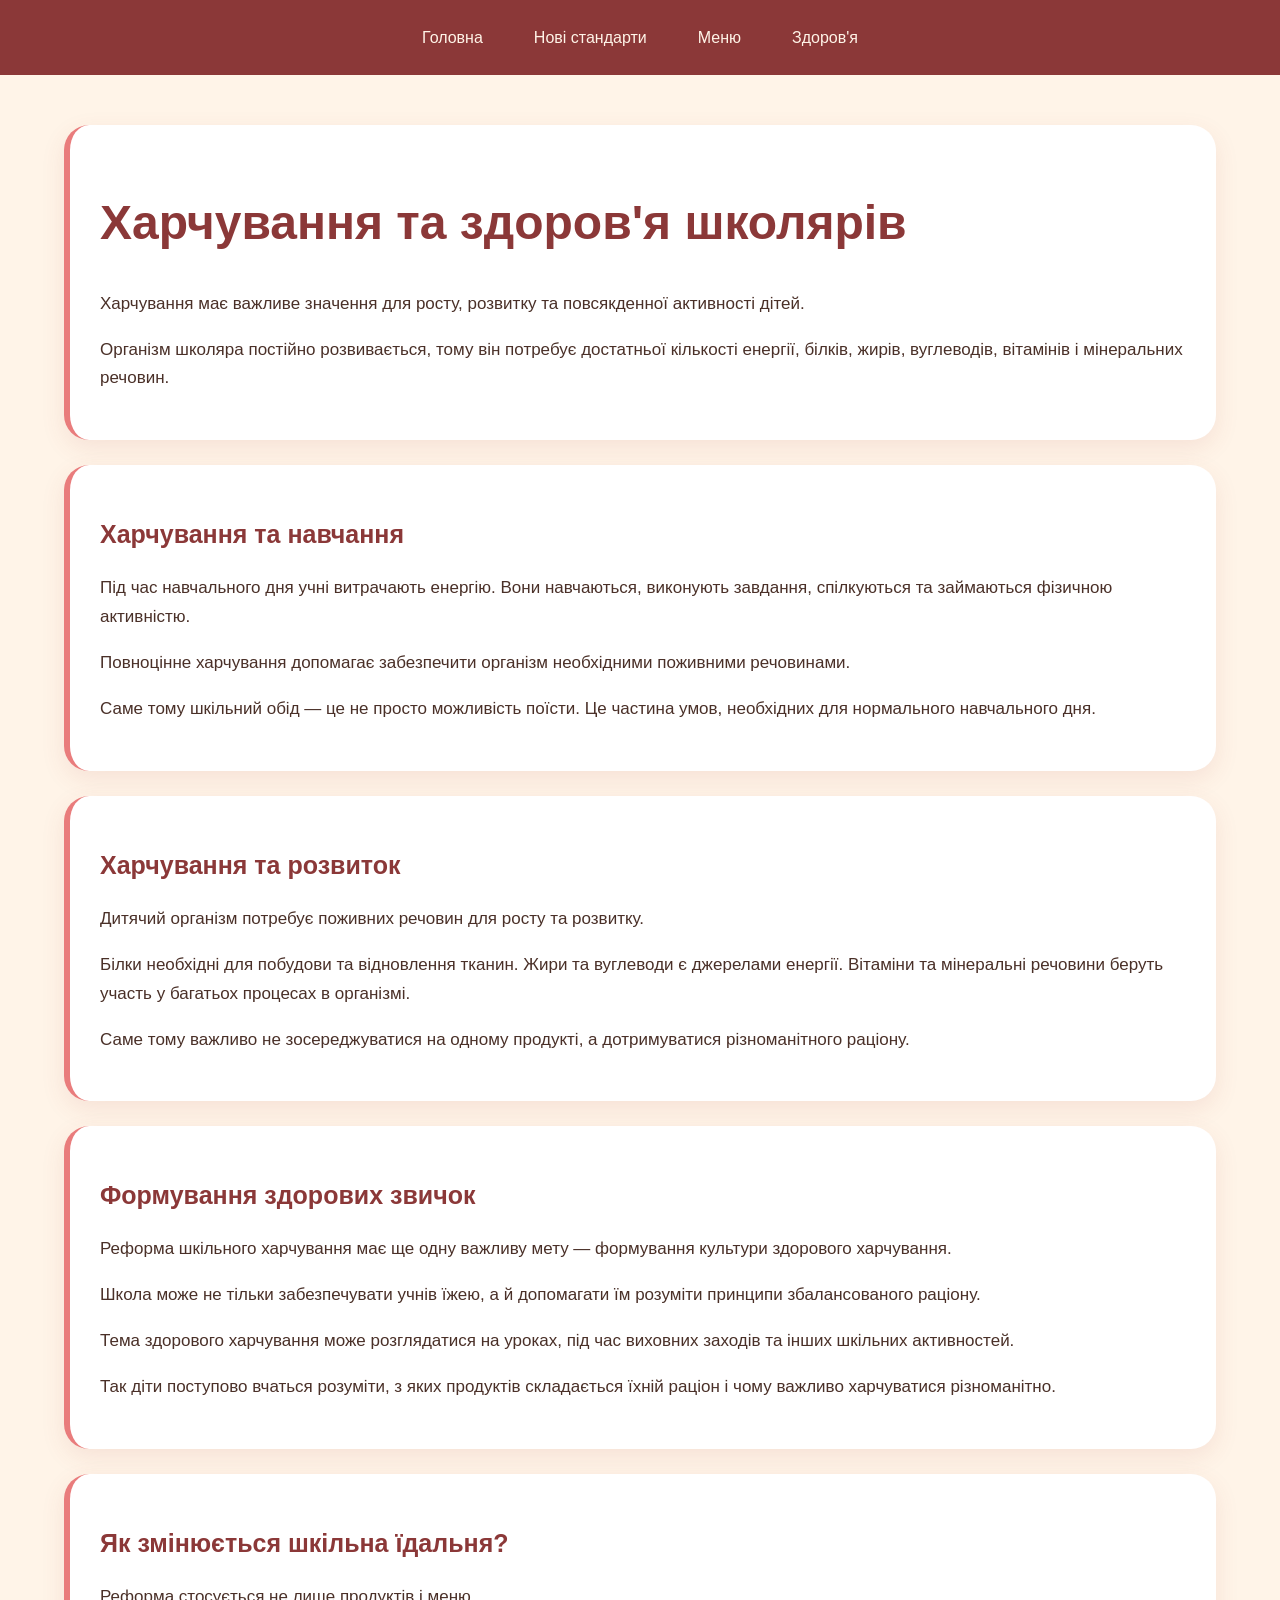
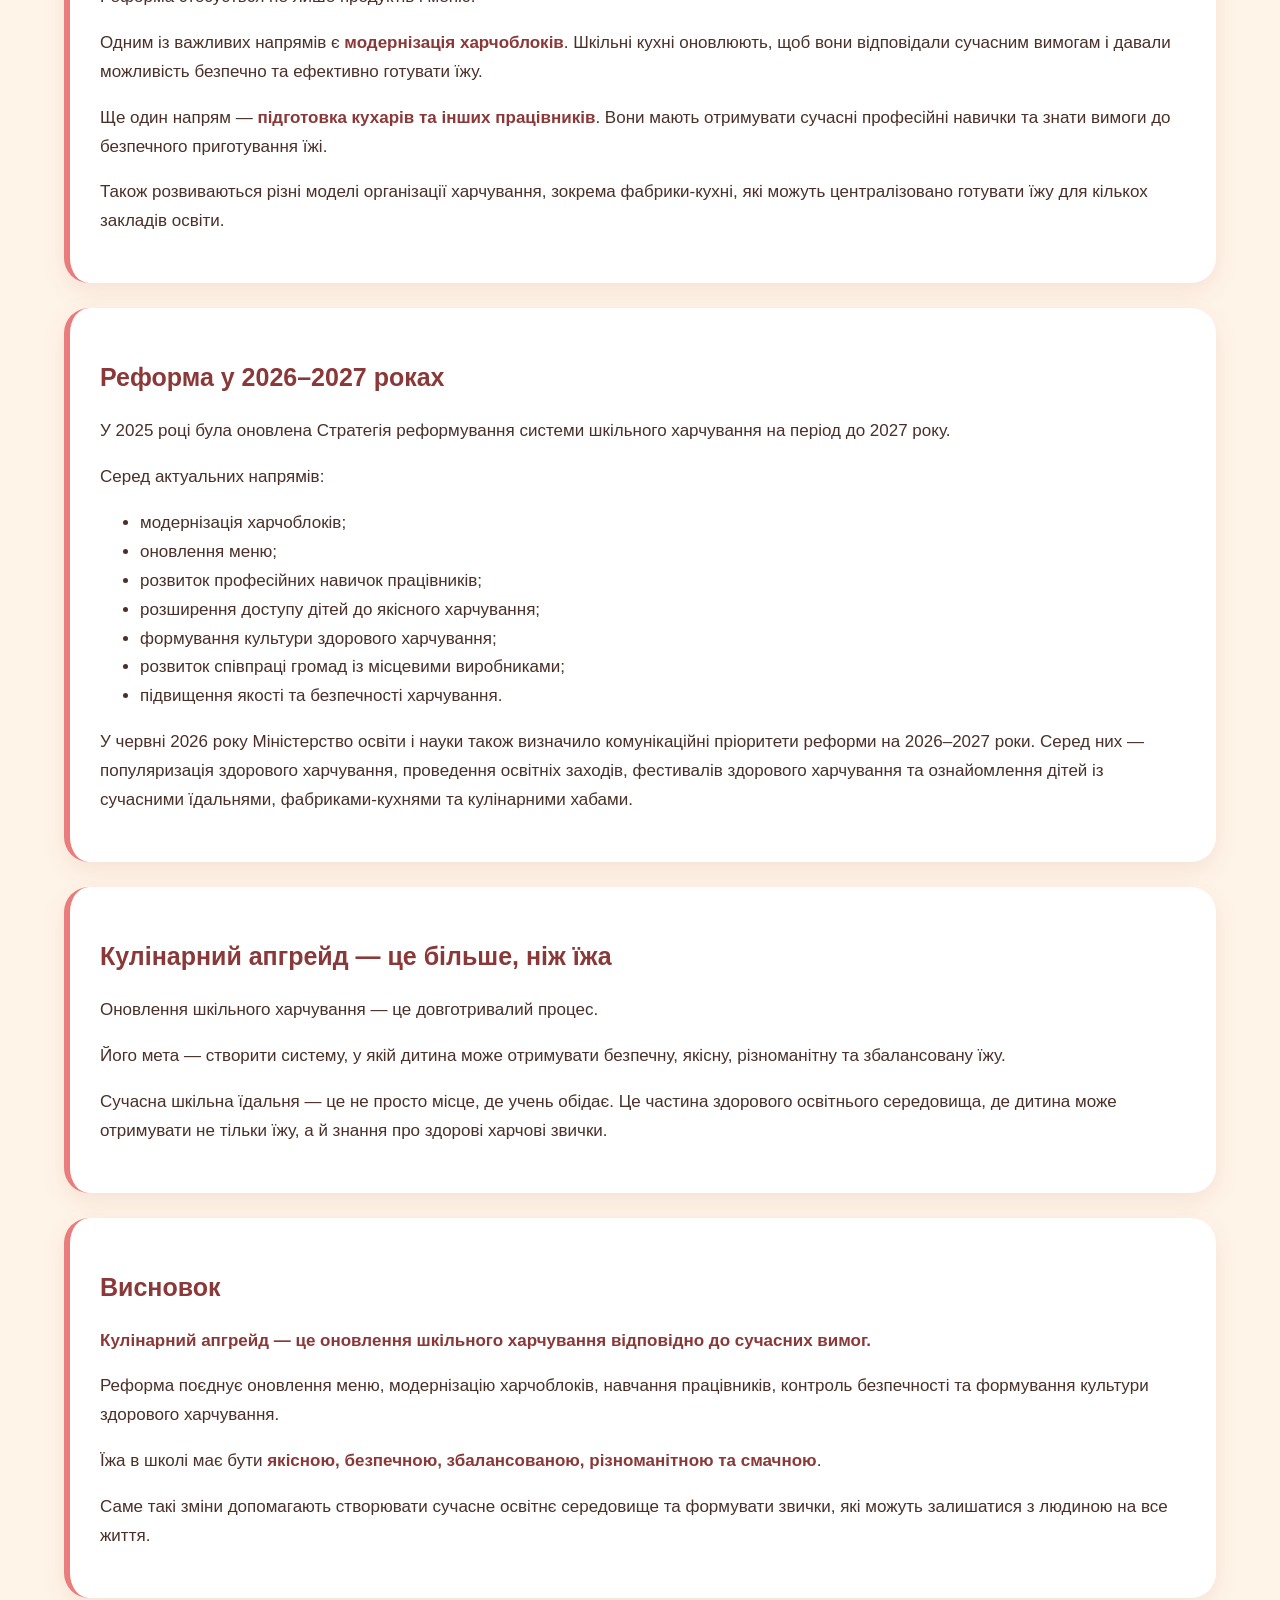
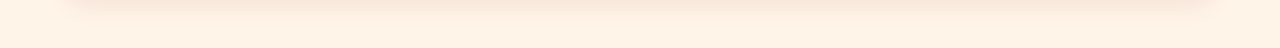
==== health.html @ cdb223e9 "name" ====
<!DOCTYPE html>
<html lang="ua">
<head>
    <meta charset="UTF-8">
    <meta name="viewport" content="width=device-width, initial-scale=1.0">
    <title>Culinary upgrade</title>
    <link rel="stylesheet" href="style.css">
</head>
<body>
    <header>
        <nav>
            <a href="index.html">Головна</a>
            <a href="standards.html">Нові стандарти</a>
            <a href="menu.html">Меню</a>
            <a href="health.html">Здоров'я</a>
        </nav>
    </header>

    <section>
       
        <div>
            <h1>Харчування та здоров'я школярів</h1>
            <p>Харчування має важливе значення для росту, розвитку та повсякденної активності дітей.</p>
            <p>Організм школяра постійно розвивається, тому він потребує достатньої кількості енергії, білків, жирів, вуглеводів, вітамінів і мінеральних речовин.</p>
        </div>

        <div>
            <h3>Харчування та навчання</h3>
            <p>Під час навчального дня учні витрачають енергію. Вони навчаються, виконують завдання, спілкуються та займаються фізичною активністю.</p>
            <p>Повноцінне харчування допомагає забезпечити організм необхідними поживними речовинами.</p>
            <p>Саме тому шкільний обід — це не просто можливість поїсти. Це частина умов, необхідних для нормального навчального дня.</p>
        </div>

        <div>
            <h3>Харчування та розвиток</h3>
            <p>Дитячий організм потребує поживних речовин для росту та розвитку.</p>
            <p>Білки необхідні для побудови та відновлення тканин. Жири та вуглеводи є джерелами енергії. Вітаміни та мінеральні речовини беруть участь у багатьох процесах в організмі.</p>
            <p>Саме тому важливо не зосереджуватися на одному продукті, а дотримуватися різноманітного раціону.</p>
        </div>

        <div>
            <h3>Формування здорових звичок</h3>
            <p>Реформа шкільного харчування має ще одну важливу мету — формування культури здорового харчування.</p>
            <p>Школа може не тільки забезпечувати учнів їжею, а й допомагати їм розуміти принципи збалансованого раціону.</p>
            <p>Тема здорового харчування може розглядатися на уроках, під час виховних заходів та інших шкільних активностей.</p>
            <p>Так діти поступово вчаться розуміти, з яких продуктів складається їхній раціон і чому важливо харчуватися різноманітно.</p>
        </div>

        <div>
            <h3>Як змінюється шкільна їдальня?</h3>
            <p>Реформа стосується не лише продуктів і меню.</p>
            <p>Одним із важливих напрямів є <strong>модернізація харчоблоків</strong>. Шкільні кухні оновлюють, щоб вони відповідали сучасним вимогам і давали можливість безпечно та ефективно готувати їжу.</p>
            <p>Ще один напрям — <strong>підготовка кухарів та інших працівників</strong>. Вони мають отримувати сучасні професійні навички та знати вимоги до безпечного приготування їжі.</p>
            <p>Також розвиваються різні моделі організації харчування, зокрема фабрики-кухні, які можуть централізовано готувати їжу для кількох закладів освіти.</p>
        </div>

        <div>
            <h3>Реформа у 2026–2027 роках</h3>
            <p>У 2025 році була оновлена Стратегія реформування системи шкільного харчування на період до 2027 року.</p>

            <p>Серед актуальних напрямів:</p>

            <ul>
                <li>модернізація харчоблоків;</li>
                <li>оновлення меню;</li>
                <li>розвиток професійних навичок працівників;</li>
                <li>розширення доступу дітей до якісного харчування;</li>
                <li>формування культури здорового харчування;</li>
                <li>розвиток співпраці громад із місцевими виробниками;</li>
                <li>підвищення якості та безпечності харчування.</li>
            </ul>

            <p>У червні 2026 року Міністерство освіти і науки також визначило комунікаційні пріоритети реформи на 2026–2027 роки. Серед них — популяризація здорового харчування, проведення освітніх заходів, фестивалів здорового харчування та ознайомлення дітей із сучасними їдальнями, фабриками-кухнями та кулінарними хабами.</p>
        </div>

        <div>
            <h3>Кулінарний апгрейд — це більше, ніж їжа</h3>
            <p>Оновлення шкільного харчування — це довготривалий процес.</p>
            <p>Його мета — створити систему, у якій дитина може отримувати безпечну, якісну, різноманітну та збалансовану їжу.</p>
            <p>Сучасна шкільна їдальня — це не просто місце, де учень обідає. Це частина здорового освітнього середовища, де дитина може отримувати не тільки їжу, а й знання про здорові харчові звички.</p>
        </div>

        <div>
            <h3>Висновок</h3>
            <p><strong>Кулінарний апгрейд — це оновлення шкільного харчування відповідно до сучасних вимог.</strong></p>
            <p>Реформа поєднує оновлення меню, модернізацію харчоблоків, навчання працівників, контроль безпечності та формування культури здорового харчування.</p>
            <p>Їжа в школі має бути <strong>якісною, безпечною, збалансованою, різноманітною та смачною</strong>.</p>
            <p>Саме такі зміни допомагають створювати сучасне освітнє середовище та формувати звички, які можуть залишатися з людиною на все життя.</p>
        </div>

    </section>


    <script src="script.js"></script>
</body>
</html>
---- style.css ----
* {
    box-sizing: border-box;
}

body {
    margin: 0;
    background: #FFF4E8;
    color: #4A3028;
    font-family: Arial, sans-serif;
}

/* Шапка */
header {
    position: sticky;
    top: 0;
    z-index: 10;
    width: 100%;
    height: 75px;
    background: #8b3838;
    display: flex;
    align-items: center;
    justify-content: center;
}

/* Навігація */
nav {
    display: flex;
    align-items: center;
    gap: 15px;
}

nav a {
    color: #FFF4E8;
    text-decoration: none;
    padding: 10px 18px;
    border-radius: 20px;
    transition: 0.3s;
}

nav a:hover {
    background: #e97c7c;
    color: #4A3028;
}

/* Основна частина */
section {
    width: 90%;
    max-width: 1200px;
    margin: 50px auto;
}

/* Картки */
section > div {
    background: #FFFFFF;
    padding: 30px;
    margin: 25px 0;
    border-radius: 25px;
    text-align: left;
    border-left: 6px solid #e97c7c;
    box-shadow: 0 8px 25px rgba(169, 67, 54, 0.1);
}

/* Заголовки */
h1 {
    color: #8b3838;
    font-size: 48px;
}

h2,
h3 {
    color: #8b3838;
}

h3 {
    font-size: 25px;
}

/* Текст */
p,
li {
    color: #4A3028;
    font-size: 17px;
    line-height: 1.7;
}

/* Головний блок із зображенням */
.div1 {
    min-height: 500px;

    background-image: url("img/img1.png");
    background-size: cover;
    background-position: center;
    background-repeat: no-repeat;

    display: flex;
    flex-direction: column;
    justify-content: center;

    border-radius: 30px;
    overflow: hidden;
}

/* Текст поверх фото */
.div1 h3,
.div1 p {
    width: 45%;
    background: rgba(255, 244, 232, 0.92);
    padding: 15px 20px;
    border-radius: 15px;
}

.div1 p {
    margin-top: 0;
}

/* Виділений текст */
strong {
    color: #8b3838;
}

/* Адаптація для телефону */
@media (max-width: 700px) {

    header {
        height: auto;
        padding: 15px 0;
    }

    nav {
        flex-wrap: wrap;
        justify-content: center;
    }

    nav a {
        padding: 8px 12px;
    }

    section {
        width: 94%;
        margin: 25px auto;
    }

    section > div {
        padding: 22px;
        border-radius: 18px;
    }

    h1 {
        font-size: 34px;
    }

    h3 {
        font-size: 22px;
    }

    .div1 {
        min-height: 550px;
    }

    .div1 h3,
    .div1 p {
        width: 100%;
    }

    p,
    li {
        font-size: 16px;
    }
}
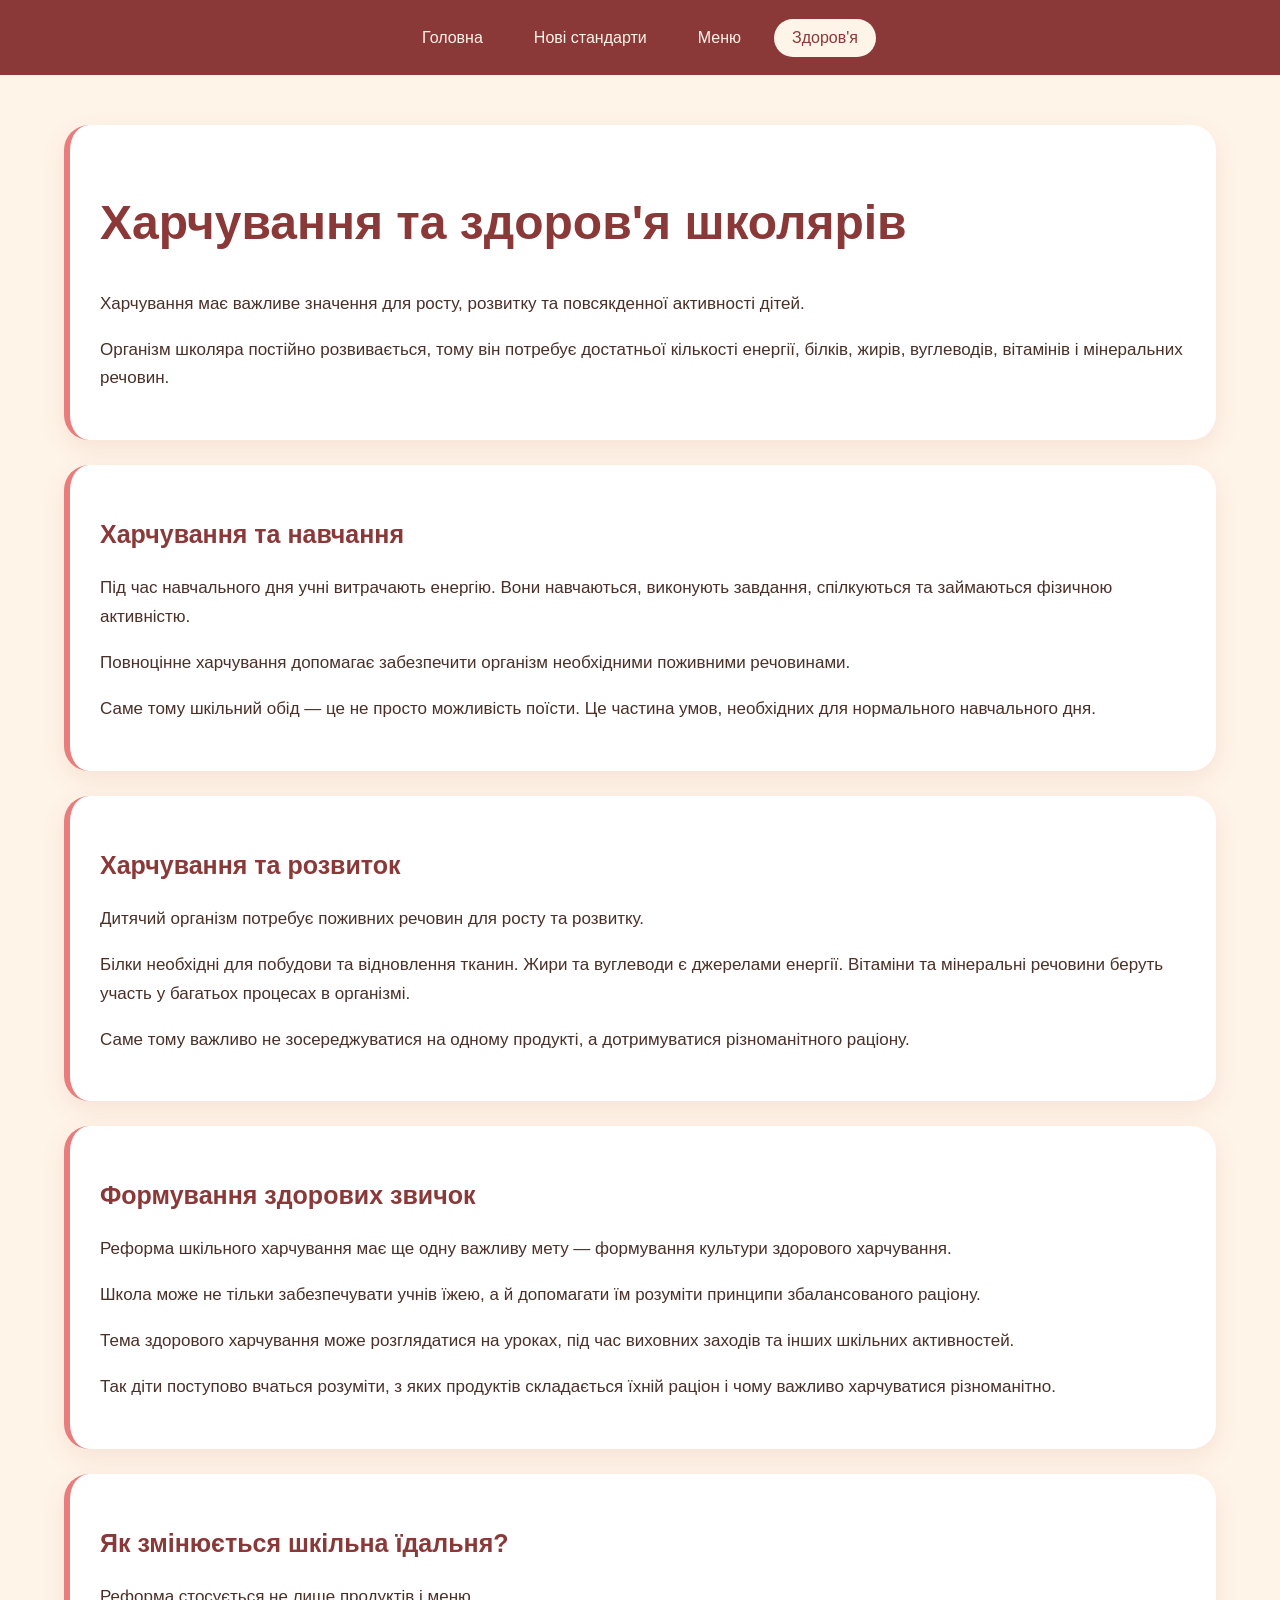
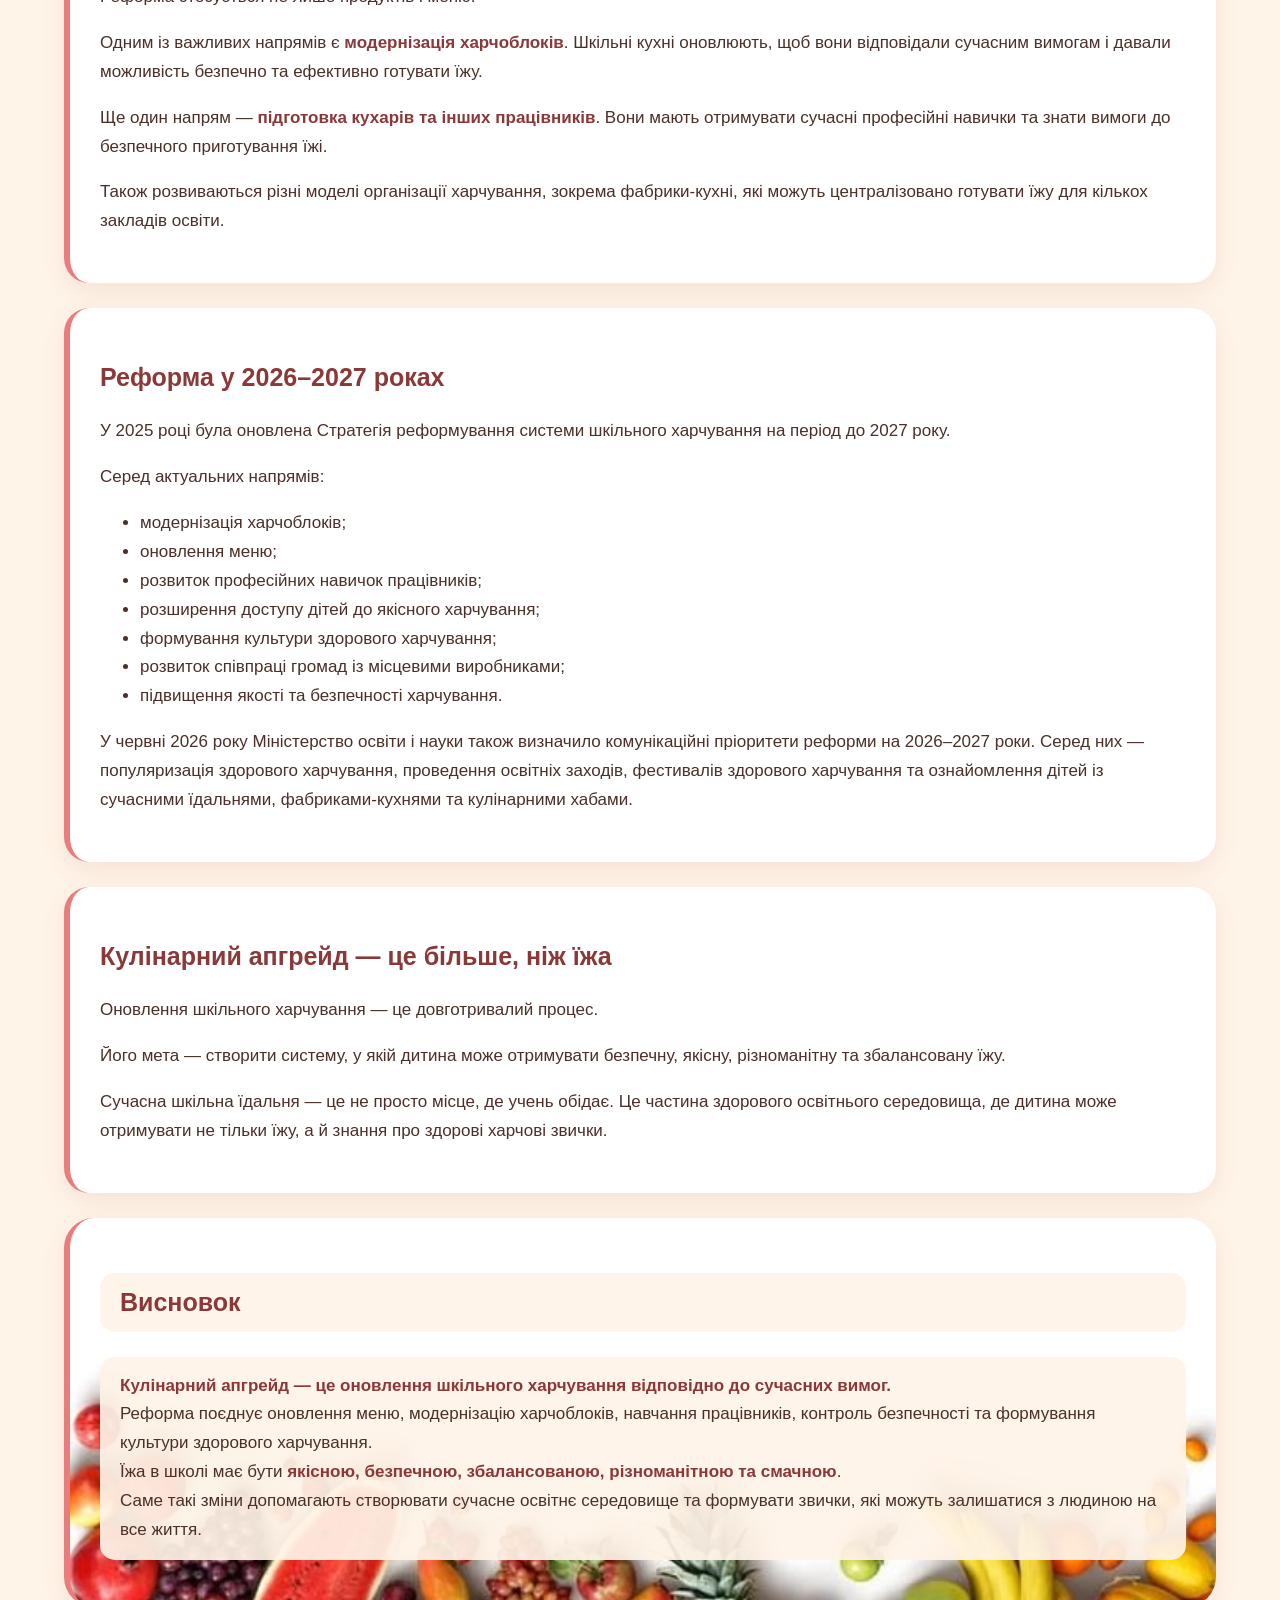
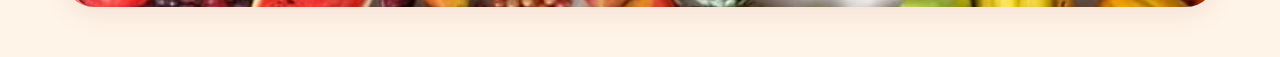
==== commit f1de88d9: "second" ====
--- a/health.html
+++ b/health.html
@@ -9,7 +9,7 @@
 <body>
     <header>
         <nav>
-            <a href="index.html">Головна</a>
+            <a href="main.html">Головна</a>
             <a href="standards.html">Нові стандарти</a>
             <a href="menu.html">Меню</a>
             <a href="health.html">Здоров'я</a>
@@ -80,12 +80,12 @@
             <p>Сучасна шкільна їдальня — це не просто місце, де учень обідає. Це частина здорового освітнього середовища, де дитина може отримувати не тільки їжу, а й знання про здорові харчові звички.</p>
         </div>
 
-        <div>
+        <div class="div7">
             <h3>Висновок</h3>
-            <p><strong>Кулінарний апгрейд — це оновлення шкільного харчування відповідно до сучасних вимог.</strong></p>
-            <p>Реформа поєднує оновлення меню, модернізацію харчоблоків, навчання працівників, контроль безпечності та формування культури здорового харчування.</p>
-            <p>Їжа в школі має бути <strong>якісною, безпечною, збалансованою, різноманітною та смачною</strong>.</p>
-            <p>Саме такі зміни допомагають створювати сучасне освітнє середовище та формувати звички, які можуть залишатися з людиною на все життя.</p>
+            <p><strong>Кулінарний апгрейд — це оновлення шкільного харчування відповідно до сучасних вимог.</strong><br>
+                Реформа поєднує оновлення меню, модернізацію харчоблоків, навчання працівників, контроль безпечності та формування культури здорового харчування.<br>
+                Їжа в школі має бути <strong>якісною, безпечною, збалансованою, різноманітною та смачною</strong>.<br>
+                Саме такі зміни допомагають створювати сучасне освітнє середовище та формувати звички, які можуть залишатися з людиною на все життя.</p>
         </div>
 
     </section>
--- a/style.css
+++ b/style.css
@@ -9,7 +9,6 @@
     font-family: Arial, sans-serif;
 }
 
-/* Шапка */
 header {
     position: sticky;
     top: 0;
@@ -22,7 +21,6 @@
     justify-content: center;
 }
 
-/* Навігація */
 nav {
     display: flex;
     align-items: center;
@@ -42,14 +40,12 @@
     color: #4A3028;
 }
 
-/* Основна частина */
 section {
     width: 90%;
     max-width: 1200px;
     margin: 50px auto;
 }
 
-/* Картки */
 section > div {
     background: #FFFFFF;
     padding: 30px;
@@ -60,7 +56,6 @@
     box-shadow: 0 8px 25px rgba(169, 67, 54, 0.1);
 }
 
-/* Заголовки */
 h1 {
     color: #8b3838;
     font-size: 48px;
@@ -75,7 +70,6 @@
     font-size: 25px;
 }
 
-/* Текст */
 p,
 li {
     color: #4A3028;
@@ -83,7 +77,6 @@
     line-height: 1.7;
 }
 
-/* Головний блок із зображенням */
 .div1 {
     min-height: 500px;
 
@@ -100,7 +93,6 @@
     overflow: hidden;
 }
 
-/* Текст поверх фото */
 .div1 h3,
 .div1 p {
     width: 45%;
@@ -113,10 +105,193 @@
     margin-top: 0;
 }
 
-/* Виділений текст */
+.div10 {
+    
+
+    background-image: url("img/фрукти.jpg");
+    background-size: cover;
+    background-position: center;
+    background-repeat: no-repeat;
+
+    display: flex;
+    flex-direction: column;
+    justify-content: center;
+
+    border-radius: 30px;
+    overflow: hidden;
+}
+
+.div10 h3,
+.div10 p {
+    width: 45%;
+    background: rgba(255, 244, 232, 0.92);
+    padding: 15px 20px;
+    border-radius: 15px;
+}
+
+.div10 p {
+    margin-top: 0;
+}
+
+.div9 {
+    
+
+    background-image: url("img/суп.png");
+    background-size: cover;
+    background-position: center;
+    background-repeat: no-repeat;
+
+    display: flex;
+    flex-direction: column;
+    justify-content: center;
+
+    border-radius: 30px;
+    overflow: hidden;
+}
+
+.div9 h3,
+.div9 p {
+    width: 45%;
+    background: rgba(255, 244, 232, 0.92);
+    padding: 15px 20px;
+    border-radius: 15px;
+}
+
+.div9 p {
+    margin-top: 0;
+}
+
+.div8 {
+    
+
+    background-image: url("img/крупи.jpg");
+    background-size: cover;
+    background-position: center;
+    background-repeat: no-repeat;
+
+    display: flex;
+    flex-direction: column;
+    justify-content: center;
+
+    border-radius: 30px;
+    overflow: hidden;
+}
+
+.div8 h3,
+.div8 p {
+    width: 45%;
+    background: rgba(255, 244, 232, 0.92);
+    padding: 15px 20px;
+    border-radius: 15px;
+}
+
+.div8 p {
+    margin-top: 0;
+}
+
+.div7 {
+    
+
+    background-image: url("img/висновок.jpg");
+    background-size: cover;
+    background-position: center;
+    background-repeat: no-repeat;
+
+    display: flex;
+    flex-direction: column;
+    justify-content: center;
+
+    border-radius: 30px;
+    overflow: hidden;
+}
+
+.div7 h3,
+.div7 p {
+    
+    background: rgba(255, 244, 232, 0.92);
+    padding: 15px 20px;
+    border-radius: 15px;
+}
+
+.div7 p {
+    margin-top: 0;
+}
+
 strong {
     color: #8b3838;
 }
+
+
+
+.menu-btn {
+    display: none;
+    background: none;
+    border: none;
+    color: #FFF4E8;
+    font-size: 30px;
+    cursor: pointer;
+}
+
+.menu {
+    display: flex;
+    gap: 15px;
+}
+
+/* стилізація js */
+section > div.hidden {
+    opacity: 0;
+    transform: translateY(25px);
+    transition: opacity 0.6s ease, transform 0.6s ease;
+}
+
+section > div.show {
+    opacity: 1;
+    transform: translateY(0);
+}
+
+
+nav a.active {
+    background: #FFF4E8;
+    color: #8b3838;
+}
+
+
+.top-button {
+    position: fixed;
+    right: 25px;
+    bottom: 25px;
+    width: 48px;
+    height: 48px;
+    border: none;
+    border-radius: 50%;
+    background: #8b3838;
+    color: #FFF4E8;
+    font-size: 27px;
+    cursor: pointer;
+    opacity: 0;
+    visibility: hidden;
+    transform: translateY(10px);
+    transition: 0.3s;
+    z-index: 100;
+}
+
+.top-button.visible {
+    opacity: 1;
+    visibility: visible;
+    transform: translateY(0);
+}
+
+.top-button:hover {
+    background: #e97c7c;
+    color: #4A3028;
+}
+
+@media (prefers-reduced-motion: reduce) {
+    section > div.hidden {
+        transition: none;
+    }
+}
+
 
 /* Адаптація для телефону */
 @media (max-width: 700px) {
@@ -127,8 +302,29 @@
     }
 
     nav {
-        flex-wrap: wrap;
-        justify-content: center;
+        display: flex;
+        flex-direction: column;
+        align-items: flex-end;
+    }
+
+    .menu-btn {
+        display: block;
+    }
+
+    .menu {
+        display: none;
+        flex-direction: column;
+        width: 100%;
+        margin-top: 10px;
+    }
+
+    .menu.open {
+        display: flex;
+    }
+
+    .menu a {
+        text-align: center;
+        padding: 12px;
     }
 
     nav a {
@@ -162,8 +358,40 @@
         width: 100%;
     }
 
+    .div10 h3,
+    .div10 p {
+        width: 100%;
+    }
+
+    .div9 h3,
+    .div9 p {
+        width: 100%;
+    }
+
+    .div8 h3,
+    .div8 p {
+        width: 100%;
+    }
+
+    .div7 h3,
+    .div7 p {
+        width: 100%;
+    }
+
     p,
     li {
         font-size: 16px;
     }
-}+
+    
+}
+
+
+
+
+
+
+
+
+
+
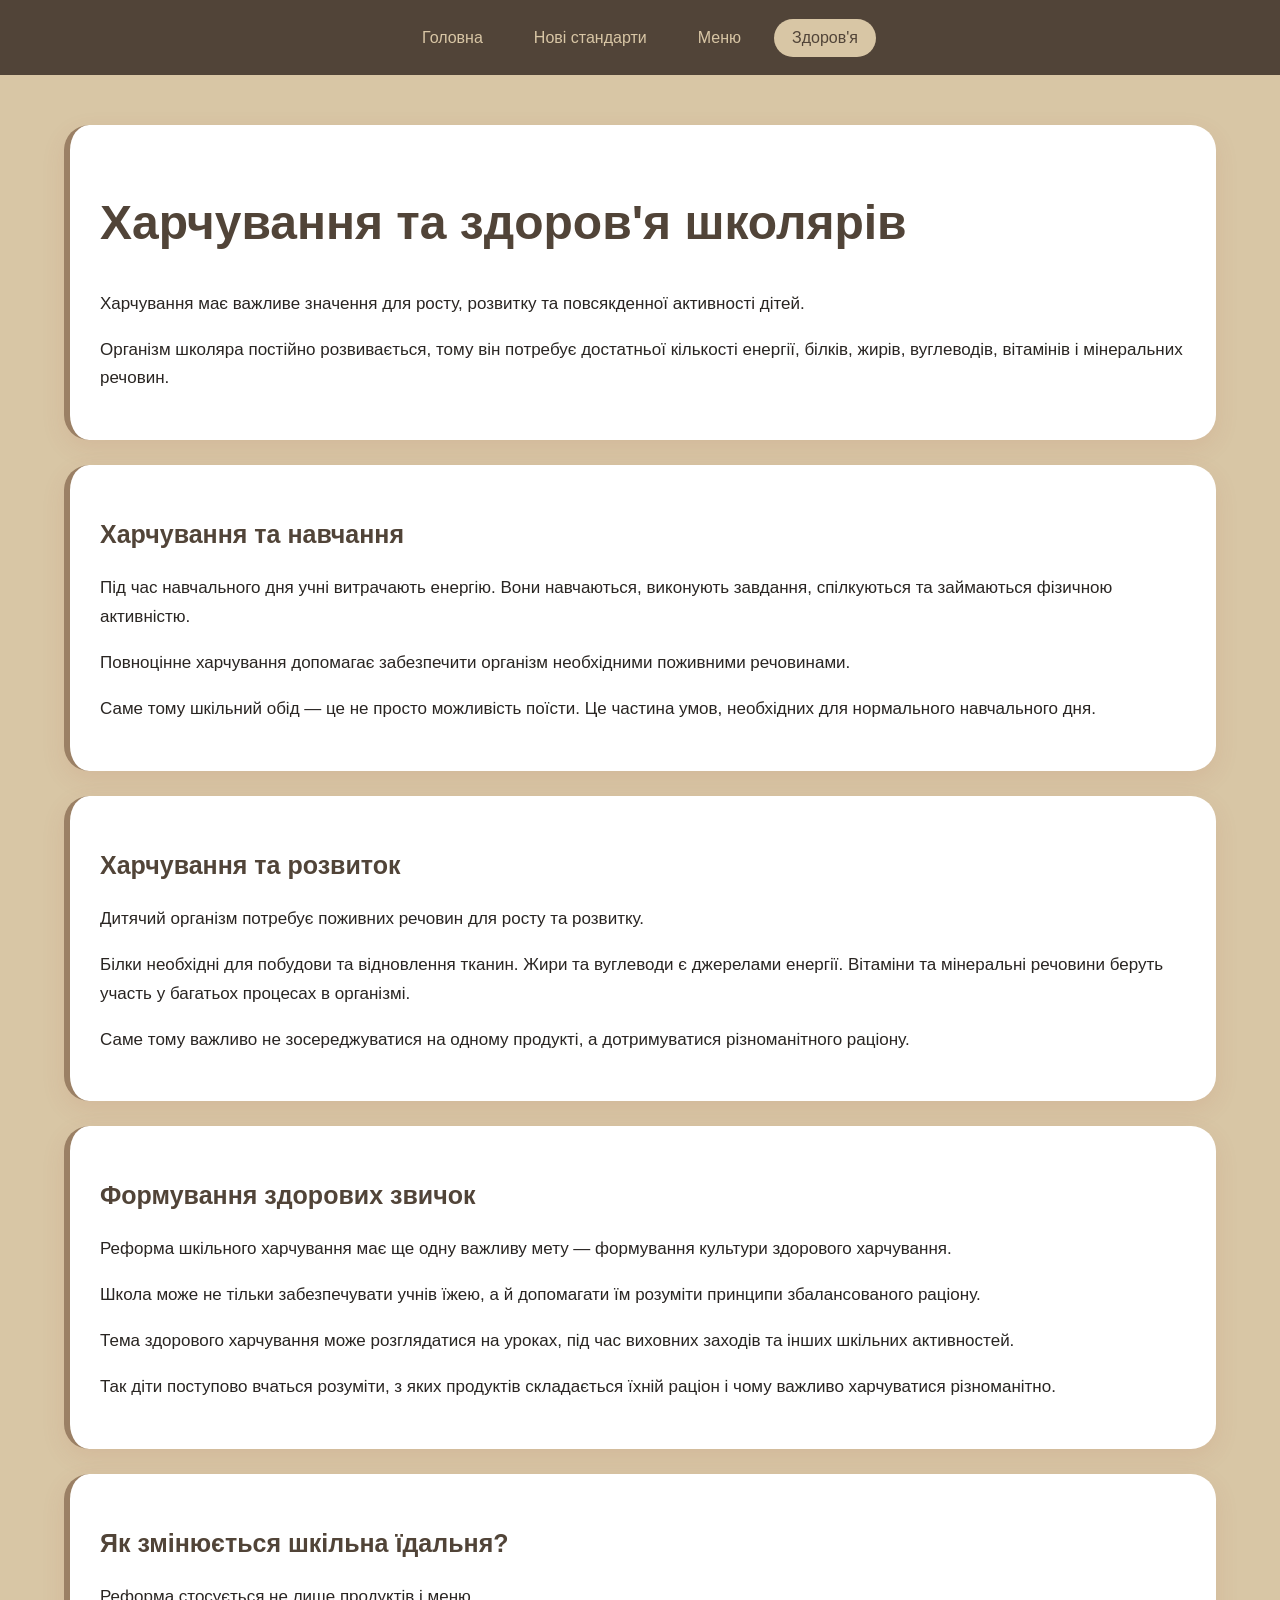
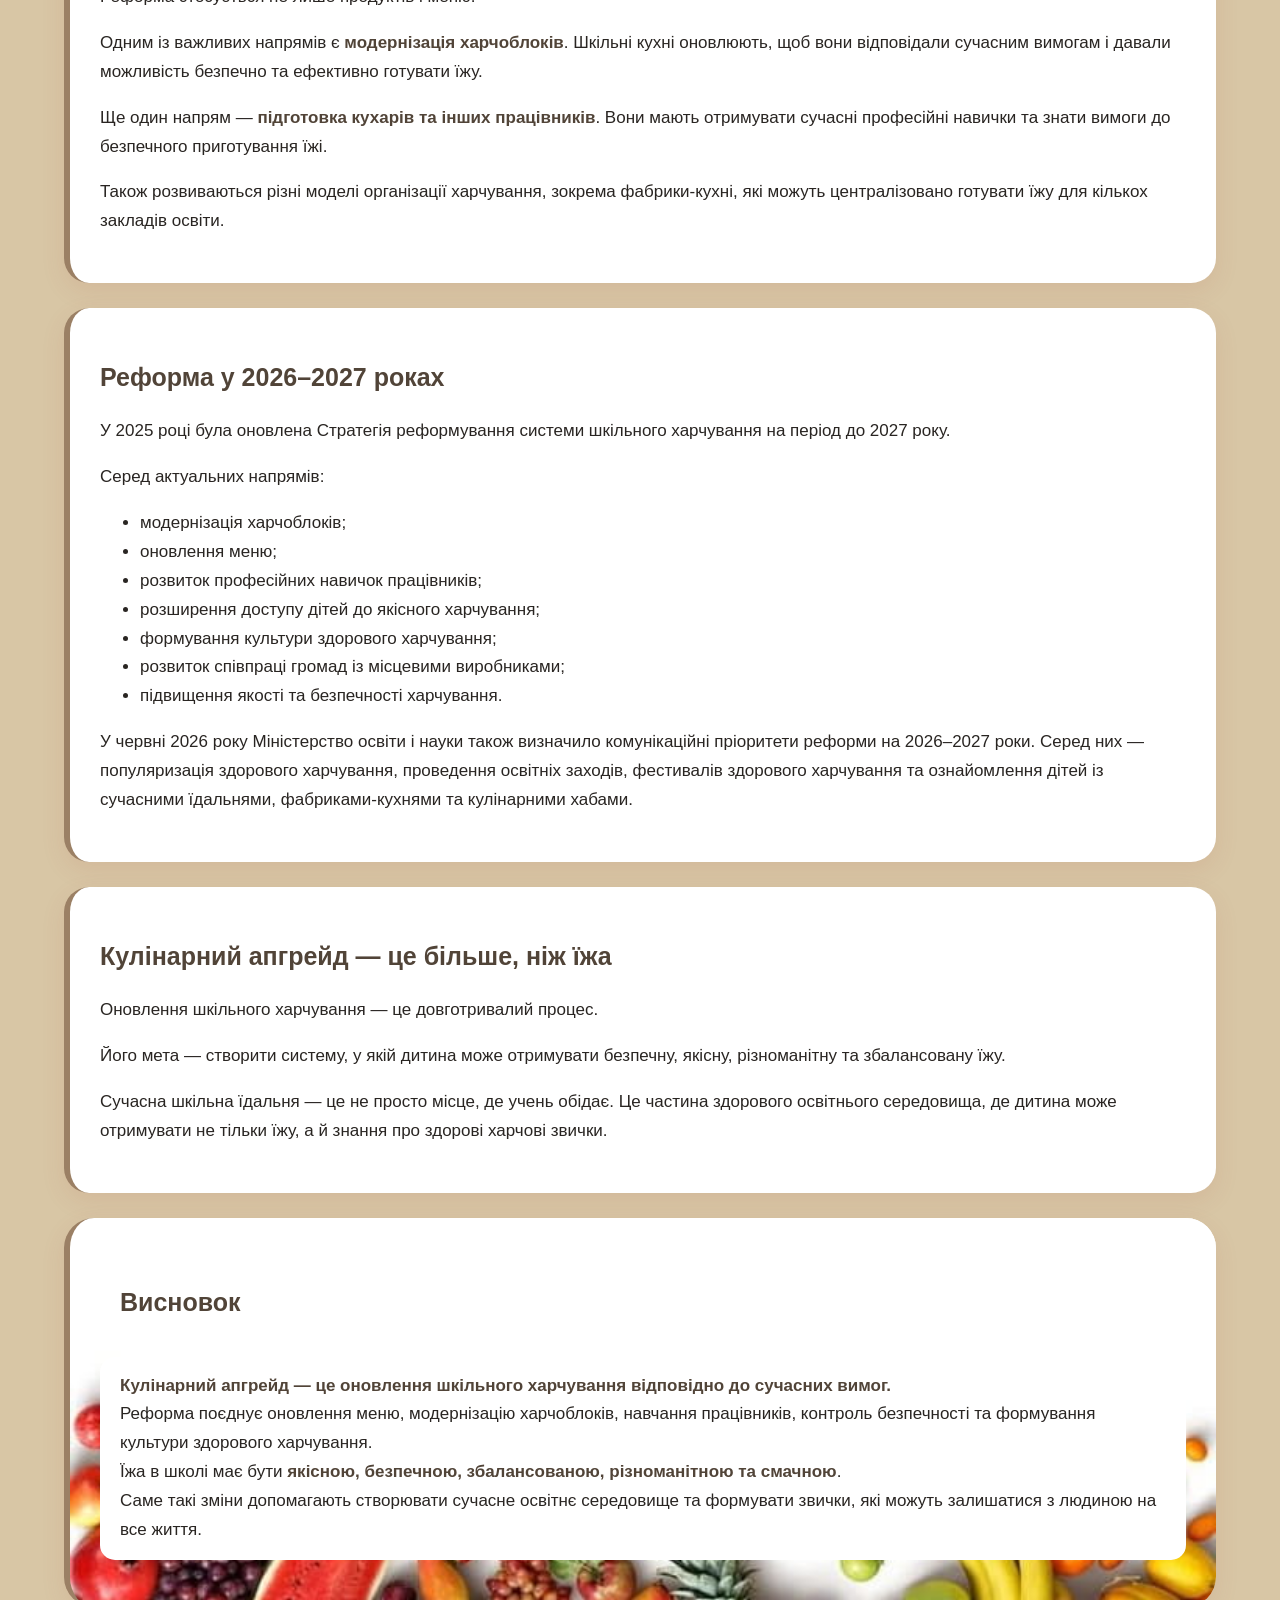
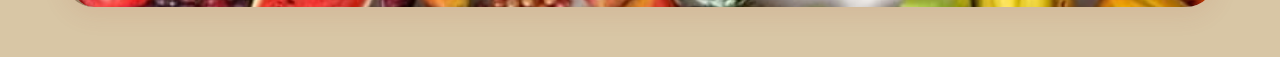
==== commit 13dedcd2: "update" ====
--- a/health.html
+++ b/health.html
@@ -1,5 +1,5 @@
 <!DOCTYPE html>
-<html lang="ua">
+<html lang="uk">
 <head>
     <meta charset="UTF-8">
     <meta name="viewport" content="width=device-width, initial-scale=1.0">
@@ -9,10 +9,16 @@
 <body>
     <header>
         <nav>
-            <a href="main.html">Головна</a>
-            <a href="standards.html">Нові стандарти</a>
-            <a href="menu.html">Меню</a>
-            <a href="health.html">Здоров'я</a>
+            <button class="menu-btn" aria-expanded="false">
+                ☰
+            </button>
+
+            <div class="menu">
+                <a href="index.html">Головна</a>
+                <a href="standards.html">Нові стандарти</a>
+                <a href="menu.html">Меню</a>
+                <a href="health.html">Здоров'я</a>
+            </div>
         </nav>
     </header>
 
--- a/style.css
+++ b/style.css
@@ -4,8 +4,8 @@
 
 body {
     margin: 0;
-    background: #FFF4E8;
-    color: #4A3028;
+    background: #D8C6A5;
+    color: #292522;
     font-family: Arial, sans-serif;
 }
 
@@ -15,7 +15,7 @@
     z-index: 10;
     width: 100%;
     height: 75px;
-    background: #8b3838;
+    background: #514438;
     display: flex;
     align-items: center;
     justify-content: center;
@@ -28,7 +28,7 @@
 }
 
 nav a {
-    color: #FFF4E8;
+    color: #D8C6A5;
     text-decoration: none;
     padding: 10px 18px;
     border-radius: 20px;
@@ -36,8 +36,8 @@
 }
 
 nav a:hover {
-    background: #e97c7c;
-    color: #4A3028;
+    background: #D8C6A5;
+    color: #292522;
 }
 
 section {
@@ -52,18 +52,18 @@
     margin: 25px 0;
     border-radius: 25px;
     text-align: left;
-    border-left: 6px solid #e97c7c;
+    border-left: 6px solid #9B8065;
     box-shadow: 0 8px 25px rgba(169, 67, 54, 0.1);
 }
 
 h1 {
-    color: #8b3838;
+    color: #514438;
     font-size: 48px;
 }
 
 h2,
 h3 {
-    color: #8b3838;
+    color: #514438;
 }
 
 h3 {
@@ -72,7 +72,7 @@
 
 p,
 li {
-    color: #4A3028;
+    color: #292522;
     font-size: 17px;
     line-height: 1.7;
 }
@@ -96,7 +96,7 @@
 .div1 h3,
 .div1 p {
     width: 45%;
-    background: rgba(255, 244, 232, 0.92);
+    background:#FFFFFF;
     padding: 15px 20px;
     border-radius: 15px;
 }
@@ -108,7 +108,7 @@
 .div10 {
     
 
-    background-image: url("img/фрукти.jpg");
+    background-image: url("img/fruits.jpg");
     background-size: cover;
     background-position: center;
     background-repeat: no-repeat;
@@ -124,7 +124,7 @@
 .div10 h3,
 .div10 p {
     width: 45%;
-    background: rgba(255, 244, 232, 0.92);
+    background: #FFFFFF;
     padding: 15px 20px;
     border-radius: 15px;
 }
@@ -136,7 +136,7 @@
 .div9 {
     
 
-    background-image: url("img/суп.png");
+    background-image: url("img/soup.png");
     background-size: cover;
     background-position: center;
     background-repeat: no-repeat;
@@ -152,7 +152,7 @@
 .div9 h3,
 .div9 p {
     width: 45%;
-    background: rgba(255, 244, 232, 0.92);
+    background: #FFFFFF;
     padding: 15px 20px;
     border-radius: 15px;
 }
@@ -164,7 +164,7 @@
 .div8 {
     
 
-    background-image: url("img/крупи.jpg");
+    background-image: url("img/cereals.jpg");
     background-size: cover;
     background-position: center;
     background-repeat: no-repeat;
@@ -180,7 +180,7 @@
 .div8 h3,
 .div8 p {
     width: 45%;
-    background: rgba(255, 244, 232, 0.92);
+    background: #FFFFFF;
     padding: 15px 20px;
     border-radius: 15px;
 }
@@ -192,7 +192,7 @@
 .div7 {
     
 
-    background-image: url("img/висновок.jpg");
+    background-image: url("img/conclusion.jpg");
     background-size: cover;
     background-position: center;
     background-repeat: no-repeat;
@@ -208,7 +208,7 @@
 .div7 h3,
 .div7 p {
     
-    background: rgba(255, 244, 232, 0.92);
+    background: #FFFFFF;
     padding: 15px 20px;
     border-radius: 15px;
 }
@@ -218,7 +218,7 @@
 }
 
 strong {
-    color: #8b3838;
+    color: #514438;
 }
 
 
@@ -227,7 +227,7 @@
     display: none;
     background: none;
     border: none;
-    color: #FFF4E8;
+    color: #D8C6A5;
     font-size: 30px;
     cursor: pointer;
 }
@@ -251,8 +251,8 @@
 
 
 nav a.active {
-    background: #FFF4E8;
-    color: #8b3838;
+    background: #D8C6A5;
+    color: #514438;
 }
 
 
@@ -264,8 +264,8 @@
     height: 48px;
     border: none;
     border-radius: 50%;
-    background: #8b3838;
-    color: #FFF4E8;
+    background: #514438;
+    color: #D8C6A5;
     font-size: 27px;
     cursor: pointer;
     opacity: 0;
@@ -282,8 +282,8 @@
 }
 
 .top-button:hover {
-    background: #e97c7c;
-    color: #4A3028;
+    background: #9B8065;
+    color: #292522;
 }
 
 @media (prefers-reduced-motion: reduce) {
